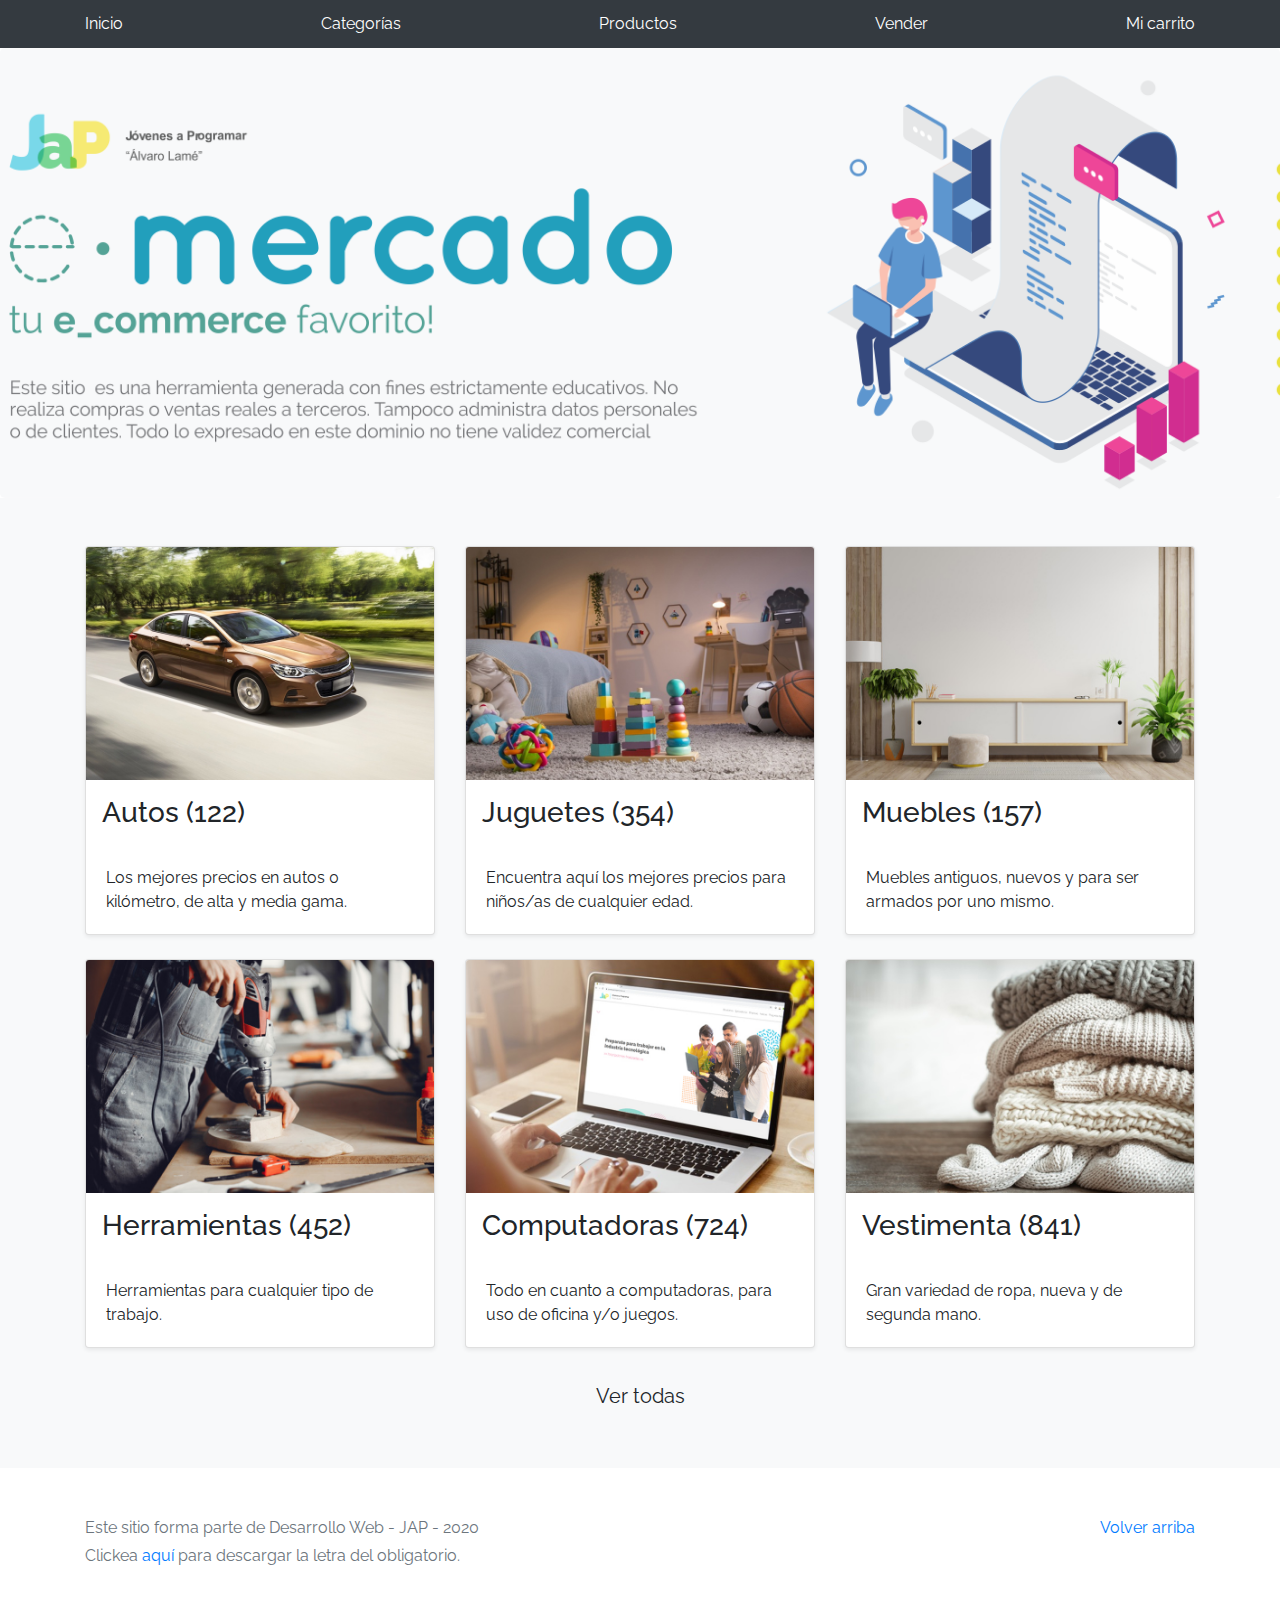
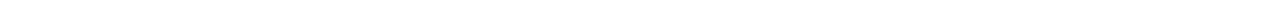
==== index.html @ 5f4d4858 "sin editar" ====
<!DOCTYPE html>
<!-- saved from url=(0049)https://getbootstrap.com/docs/4.3/examples/album/ -->
<html lang="en">
  <head>
    <meta http-equiv="Content-Type" content="text/html; charset=UTF-8">
    <meta name="viewport" content="width=device-width, initial-scale=1, shrink-to-fit=no">
    <meta name="description" content="">
    <title>eMercado - Todo lo que busques está aquí</title>

    <link rel="canonical" href="https://getbootstrap.com/docs/4.3/examples/album/">
    <link href="https://fonts.googleapis.com/css?family=Raleway:300,300i,400,400i,700,700i,900,900i" rel="stylesheet">
    <!-- Bootstrap core CSS -->
    <link href="css/bootstrap.min.css" rel="stylesheet">
    <link href="css/styles.css" rel="stylesheet">
  </head>
  <body>
    <nav class="site-header sticky-top py-1 bg-dark">
      <div class="container d-flex flex-column flex-md-row justify-content-between">
        <a class="py-2 d-none d-md-inline-block" href="index.html">Inicio</a>
        <a class="py-2 d-none d-md-inline-block" href="categories.html">Categorías</a>
        <a class="py-2 d-none d-md-inline-block" href="products.html">Productos</a>
        <a class="py-2 d-none d-md-inline-block" href="sell.html">Vender</a>
        <a class="py-2 d-none d-md-inline-block" href="cart.html">Mi carrito</a>
      </div>
    </nav>
    <main role="main">
      <section class="jumbotron text-center">
        <div class="m-5">
          <h1></h1>
        </div>
      </section>
      <div class="album py-5 bg-light">
        <div class="container">
          <div class="row">
            <div class="col-md-4">
              <a href="categories.html" class="card mb-4 shadow-sm custom-card">
                <img class="bd-placeholder-img card-img-top"  src="img/cat1.jpg">
                <h3 class="m-3">Autos (122)</h3>
                <div class="card-body">
                  <p class="card-text">Los mejores precios en autos 0 kilómetro, de alta y media gama.</p>
                </div>
              </a>
            </div>
            <div class="col-md-4">
                <a href="categories.html" class="card mb-4 shadow-sm custom-card">
                  <img class="bd-placeholder-img card-img-top" src="img/cat2.jpg">
                  <h3 class="m-3">Juguetes (354)</h3>
                  <div class="card-body">
                    <p class="card-text">Encuentra aquí los mejores precios para niños/as de cualquier edad.</p>
                  </div>
                </a>
            </div>
            <div class="col-md-4">
                <a href="categories.html" class="card mb-4 shadow-sm custom-card">
                  <img class="bd-placeholder-img card-img-top" src="img/cat3.jpg">
                  <h3 class="m-3">Muebles (157)</h3>
                  <div class="card-body">
                    <p class="card-text">Muebles antiguos, nuevos y para ser armados por uno mismo.</p>
                  </div>
                </a>
            </div>
            <div class="col-md-4">
                <a href="categories.html" class="card mb-4 shadow-sm custom-card">
                  <img class="bd-placeholder-img card-img-top" src="img/cat4.jpg">
                  <h3 class="m-3">Herramientas (452)</h3>
                  <div class="card-body">
                    <p class="card-text">Herramientas para cualquier tipo de trabajo.</p>
                  </div>
                </a>
            </div>
            <div class="col-md-4">
                <a href="categories.html" class="card mb-4 shadow-sm custom-card">
                  <img class="bd-placeholder-img card-img-top" src="img/cat5.jpg">
                  <h3 class="m-3">Computadoras (724)</h3>
                  <div class="card-body">
                    <p class="card-text">Todo en cuanto a computadoras, para uso de oficina y/o juegos.</p>
                  </div>
                </a>
            </div>
            <div class="col-md-4">
                <a href="categories.html" class="card mb-4 shadow-sm custom-card">
                  <img class="bd-placeholder-img card-img-top" src="img/cat6.jpg">
                  <h3 class="m-3">Vestimenta (841)</h3>
                  <div class="card-body">
                    <p class="card-text">Gran variedad de ropa, nueva y de segunda mano.</p>
                  </div>
                </a>
            </div>
          </div>
          <div class="row">
              <a type="button" class="btn btn-light btn-lg btn-block" href="categories.html">Ver todas</a>
          </div>
        </div>
      </div>
    </main>
    <footer class="text-muted">
      <div class="container">
        <p class="float-right">
          <a href="#">Volver arriba</a>
        </p>
        <p>Este sitio forma parte de Desarrollo Web - JAP - 2020</p>
        <p>Clickea <a target="_blank" href="Letra.pdf">aquí</a> para descargar la letra del obligatorio.</p>
      </div>
    </footer>
    <script src="js/jquery-3.4.1.min.js"></script>
    <script src="js/bootstrap.bundle.min.js"></script>
    <script src="js/init.js"></script>
  </body>
</html>
---- css/styles.css ----
.jumbotron, .card-body, .container, .site-header{
    font-family: 'Raleway', serif !important;
}

.jumbotron .display-4{
    font-weight: bold;
}

.jumbotron {
  height: 50vh;
  padding: 5em inherit;
  margin-bottom: 0;
  background-color: #53C0FB;
  background: url('../img/cover_back.png');
  background-size: cover;
  background-position: center;
  background-repeat: no-repeat;
  color: black;
  font-weight: bold;
}

@media (min-width: 768px) {
  .jumbotron {
    padding-top: 6rem;
    padding-bottom: 6rem;
  }
}

.jumbotron p:last-child {
  margin-bottom: 0;
}

.jumbotron-heading {
  font-weight: 300;
}

.jumbotron .container {
  max-width: 40rem;
  background-color: rgba(255, 255, 255, 0.5);
  border-radius: 10px;
  text-shadow: 1px 1px 2px grey;
}

.jumbotron .lead{
  font-size: 38px;
}

footer {
  padding-top: 3rem;
  padding-bottom: 3rem;
}

footer p {
  margin-bottom: .25rem;
}

.site-header a {
  color: white;
  transition: ease-in-out color .15s;
}

.light-text {
  color: white;
}

.site-header .dropdown-menu a {
  color: black;
}

.dropzone{
  border: 2px dashed #0087F7;
  border-radius: 5px;
  background: white;
}

.alert{
  position: fixed;
  top:80px;
  width: 50%;
  left: 50%;
  transform: translate(-50%, 0);
}

.lds-ring {
  display: inline-block;
  position: relative;
  width: 64px;
  height: 64px;
  top:50%;
  left: 50%;
}
.lds-ring div {
  box-sizing: border-box;
  display: block;
  position: absolute;
  width: 51px;
  height: 51px;
  margin: 6px;
  border: 6px solid #fff;
  border-radius: 50%;
  animation: lds-ring 1.2s cubic-bezier(0.5, 0, 0.5, 1) infinite;
  border-color: #fff transparent transparent transparent;
}
.lds-ring div:nth-child(1) {
  animation-delay: -0.45s;
}
.lds-ring div:nth-child(2) {
  animation-delay: -0.3s;
}
.lds-ring div:nth-child(3) {
  animation-delay: -0.15s;
}
@keyframes lds-ring {
  0% {
    transform: rotate(0deg);
  }
  100% {
    transform: rotate(360deg);
  }
}

#spinner-wrapper{
  position: fixed;
  background-color: rgba(0,0,0,0.5);
  width:100%;
  height: 100%;
  top:0;
  left:0;
  z-index: 1021;
  display: none;
}

a.custom-card,
a.custom-card:hover {
  color: inherit;
  text-decoration: inherit;
}

.checked {
  color: orange;
}
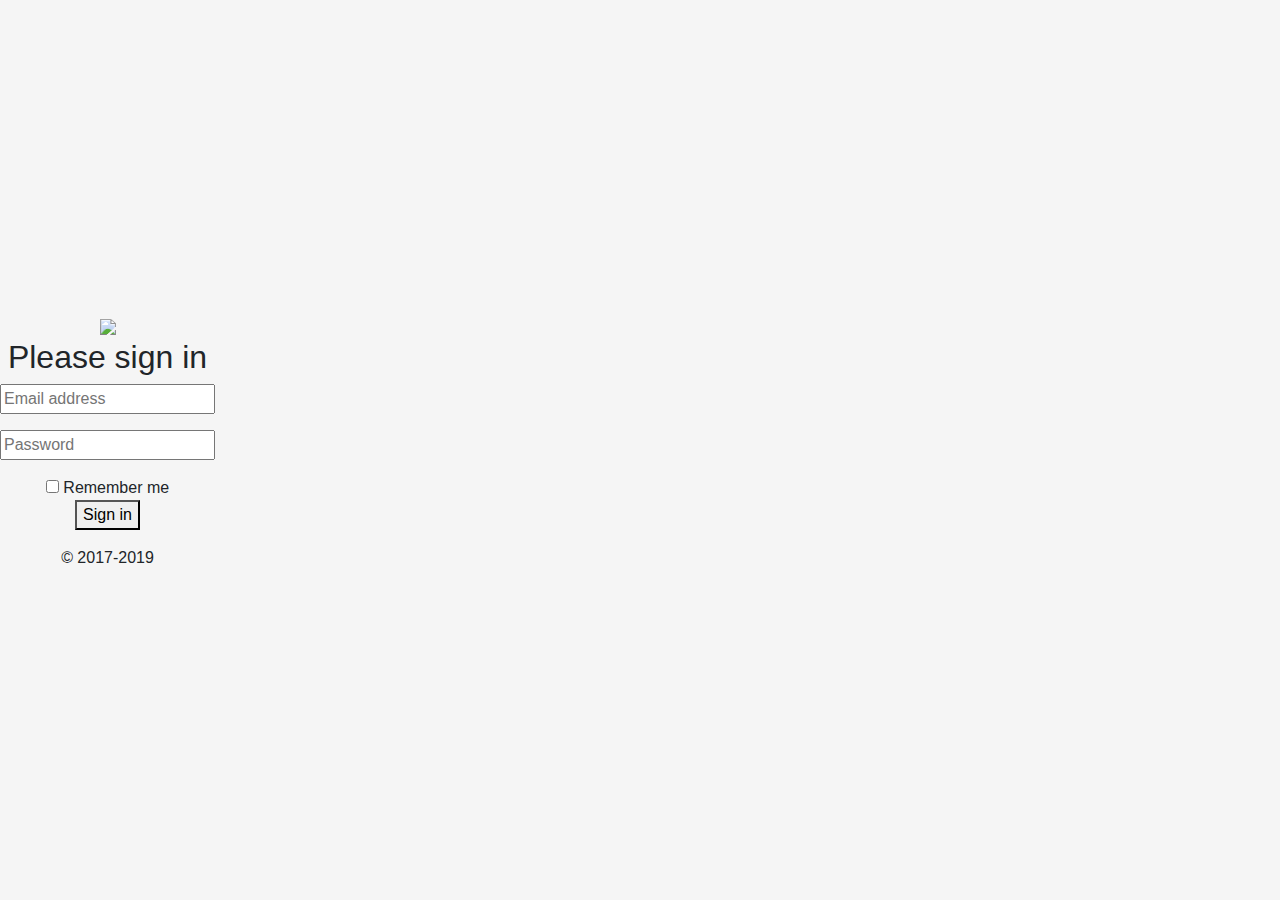
==== commit 95ea98f8: "agregué home" ====
--- a/index.html
+++ b/index.html
@@ -1,109 +1,59 @@
 <!DOCTYPE html>
 <!-- saved from url=(0049)https://getbootstrap.com/docs/4.3/examples/album/ -->
 <html lang="en">
-  <head>
-    <meta http-equiv="Content-Type" content="text/html; charset=UTF-8">
-    <meta name="viewport" content="width=device-width, initial-scale=1, shrink-to-fit=no">
-    <meta name="description" content="">
-    <title>eMercado - Todo lo que busques está aquí</title>
 
-    <link rel="canonical" href="https://getbootstrap.com/docs/4.3/examples/album/">
-    <link href="https://fonts.googleapis.com/css?family=Raleway:300,300i,400,400i,700,700i,900,900i" rel="stylesheet">
-    <!-- Bootstrap core CSS -->
-    <link href="css/bootstrap.min.css" rel="stylesheet">
-    <link href="css/styles.css" rel="stylesheet">
-  </head>
-  <body>
-    <nav class="site-header sticky-top py-1 bg-dark">
-      <div class="container d-flex flex-column flex-md-row justify-content-between">
-        <a class="py-2 d-none d-md-inline-block" href="index.html">Inicio</a>
-        <a class="py-2 d-none d-md-inline-block" href="categories.html">Categorías</a>
-        <a class="py-2 d-none d-md-inline-block" href="products.html">Productos</a>
-        <a class="py-2 d-none d-md-inline-block" href="sell.html">Vender</a>
-        <a class="py-2 d-none d-md-inline-block" href="cart.html">Mi carrito</a>
-      </div>
-    </nav>
-    <main role="main">
-      <section class="jumbotron text-center">
-        <div class="m-5">
-          <h1></h1>
-        </div>
-      </section>
-      <div class="album py-5 bg-light">
-        <div class="container">
-          <div class="row">
-            <div class="col-md-4">
-              <a href="categories.html" class="card mb-4 shadow-sm custom-card">
-                <img class="bd-placeholder-img card-img-top"  src="img/cat1.jpg">
-                <h3 class="m-3">Autos (122)</h3>
-                <div class="card-body">
-                  <p class="card-text">Los mejores precios en autos 0 kilómetro, de alta y media gama.</p>
-                </div>
-              </a>
-            </div>
-            <div class="col-md-4">
-                <a href="categories.html" class="card mb-4 shadow-sm custom-card">
-                  <img class="bd-placeholder-img card-img-top" src="img/cat2.jpg">
-                  <h3 class="m-3">Juguetes (354)</h3>
-                  <div class="card-body">
-                    <p class="card-text">Encuentra aquí los mejores precios para niños/as de cualquier edad.</p>
-                  </div>
-                </a>
-            </div>
-            <div class="col-md-4">
-                <a href="categories.html" class="card mb-4 shadow-sm custom-card">
-                  <img class="bd-placeholder-img card-img-top" src="img/cat3.jpg">
-                  <h3 class="m-3">Muebles (157)</h3>
-                  <div class="card-body">
-                    <p class="card-text">Muebles antiguos, nuevos y para ser armados por uno mismo.</p>
-                  </div>
-                </a>
-            </div>
-            <div class="col-md-4">
-                <a href="categories.html" class="card mb-4 shadow-sm custom-card">
-                  <img class="bd-placeholder-img card-img-top" src="img/cat4.jpg">
-                  <h3 class="m-3">Herramientas (452)</h3>
-                  <div class="card-body">
-                    <p class="card-text">Herramientas para cualquier tipo de trabajo.</p>
-                  </div>
-                </a>
-            </div>
-            <div class="col-md-4">
-                <a href="categories.html" class="card mb-4 shadow-sm custom-card">
-                  <img class="bd-placeholder-img card-img-top" src="img/cat5.jpg">
-                  <h3 class="m-3">Computadoras (724)</h3>
-                  <div class="card-body">
-                    <p class="card-text">Todo en cuanto a computadoras, para uso de oficina y/o juegos.</p>
-                  </div>
-                </a>
-            </div>
-            <div class="col-md-4">
-                <a href="categories.html" class="card mb-4 shadow-sm custom-card">
-                  <img class="bd-placeholder-img card-img-top" src="img/cat6.jpg">
-                  <h3 class="m-3">Vestimenta (841)</h3>
-                  <div class="card-body">
-                    <p class="card-text">Gran variedad de ropa, nueva y de segunda mano.</p>
-                  </div>
-                </a>
-            </div>
-          </div>
-          <div class="row">
-              <a type="button" class="btn btn-light btn-lg btn-block" href="categories.html">Ver todas</a>
-          </div>
-        </div>
-      </div>
-    </main>
-    <footer class="text-muted">
-      <div class="container">
-        <p class="float-right">
-          <a href="#">Volver arriba</a>
-        </p>
-        <p>Este sitio forma parte de Desarrollo Web - JAP - 2020</p>
-        <p>Clickea <a target="_blank" href="Letra.pdf">aquí</a> para descargar la letra del obligatorio.</p>
-      </div>
-    </footer>
-    <script src="js/jquery-3.4.1.min.js"></script>
-    <script src="js/bootstrap.bundle.min.js"></script>
-    <script src="js/init.js"></script>
-  </body>
+<head>
+  <meta http-equiv="Content-Type" content="text/html; charset=UTF-8">
+  <meta name="viewport" content="width=device-width, initial-scale=1, shrink-to-fit=no">
+  <meta name="description" content="">
+  <title>eMercado - Todo lo que busques está aquí</title>
+
+  <link rel="canonical" href="https://getbootstrap.com/docs/4.3/examples/album/">
+  <link href="https://fonts.googleapis.com/css?family=Raleway:300,300i,400,400i,700,700i,900,900i" rel="stylesheet">
+  <!-- Bootstrap core CSS -->
+  <link href="css/bootstrap.min.css" rel="stylesheet">
+  <link href="css/styles.css" rel="stylesheet">
+  <script src="login.js"></script>
+  <style>
+    html, body{
+      height: 100%;
+    }
+
+    body {
+      display: -ms-flexbox;
+      display: flex;
+      -ms-flex-align: center;
+      align-items: center;
+      padding-top: 40px;
+      padding-bottom: 40px;
+      background-color: #f5f5f5;
+    }
+
+    .signin {
+      width: 100%;
+      max-width: 330px;
+      padding: 15px;
+      margin: auto;
+    }
+  </style>
+</head>
+
+<body class="text-center">
+  <form onsubmit="return false" action="/action_page.php">
+    <img src="https://raw.githubusercontent.com/yamitami28/Project/5f4d485862319fea03829762cfb13b38a75693a8/img/login.png" width="50%">
+    <h2>Please sign in</h2>
+    <p><input type="text" name="email" id="email" placeholder="Email address"> </p>
+    
+    <p> <input type="password" name="password" id="password" placeholder="Password"></p>
+    <div id="checkboxes"></div>
+          <input type="checkbox"> Remember me
+    </div>
+    <p><button type="submit" id="button"> Sign in</button></p>
+    <p id="añocreado">© 2017-2019</p>
+</form>
+  </div>
+
+  <script src="js/init.js"></script>
+  <script src="js/login.js"></script>
+</body>
 </html>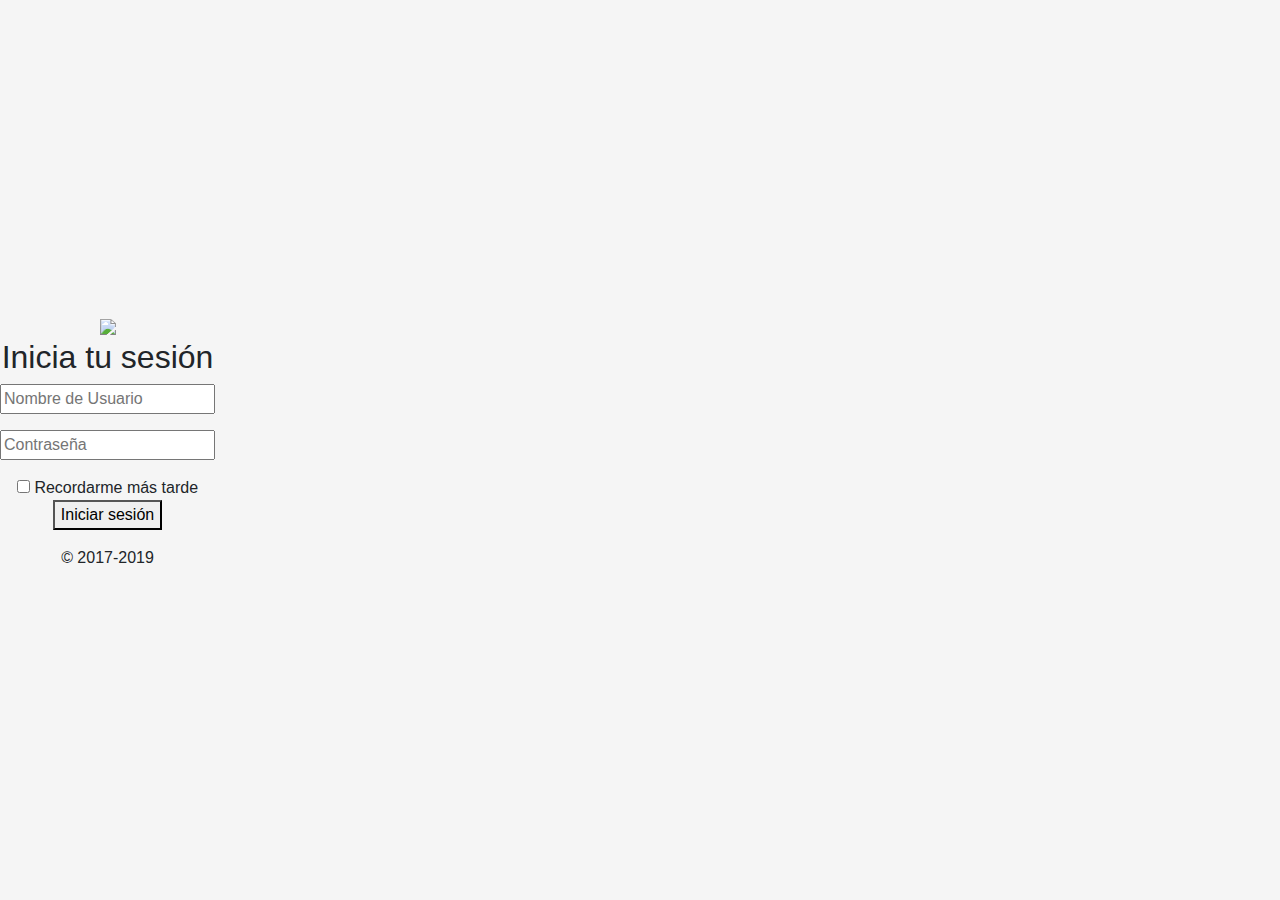
==== commit 987de270: "index.html logea bien" ====
--- a/index.html
+++ b/index.html
@@ -13,7 +13,7 @@
   <!-- Bootstrap core CSS -->
   <link href="css/bootstrap.min.css" rel="stylesheet">
   <link href="css/styles.css" rel="stylesheet">
-  <script src="login.js"></script>
+  <script src="js/login.js"></script>
   <style>
     html, body{
       height: 100%;
@@ -41,14 +41,14 @@
 <body class="text-center">
   <form onsubmit="return false" action="/action_page.php">
     <img src="https://raw.githubusercontent.com/yamitami28/Project/5f4d485862319fea03829762cfb13b38a75693a8/img/login.png" width="50%">
-    <h2>Please sign in</h2>
-    <p><input type="text" name="email" id="email" placeholder="Email address"> </p>
+    <h2>Inicia tu sesión</h2>
+    <p><input type="text" name="email" id="email" placeholder="Nombre de Usuario"> </p>
     
-    <p> <input type="password" name="password" id="password" placeholder="Password"></p>
+    <p> <input type="password" name="password" id="password" placeholder="Contraseña"></p>
     <div id="checkboxes"></div>
-          <input type="checkbox"> Remember me
+          <input type="checkbox"> Recordarme más tarde
     </div>
-    <p><button type="submit" id="button"> Sign in</button></p>
+    <p><button type="submit" id="button"> Iniciar sesión</button></p>
     <p id="añocreado">© 2017-2019</p>
 </form>
   </div>
--- a/css/styles.css
+++ b/css/styles.css
@@ -137,5 +137,6 @@
 }
 
 .checked {
-  color: orange;
-}+  color: grey;
+}
+
